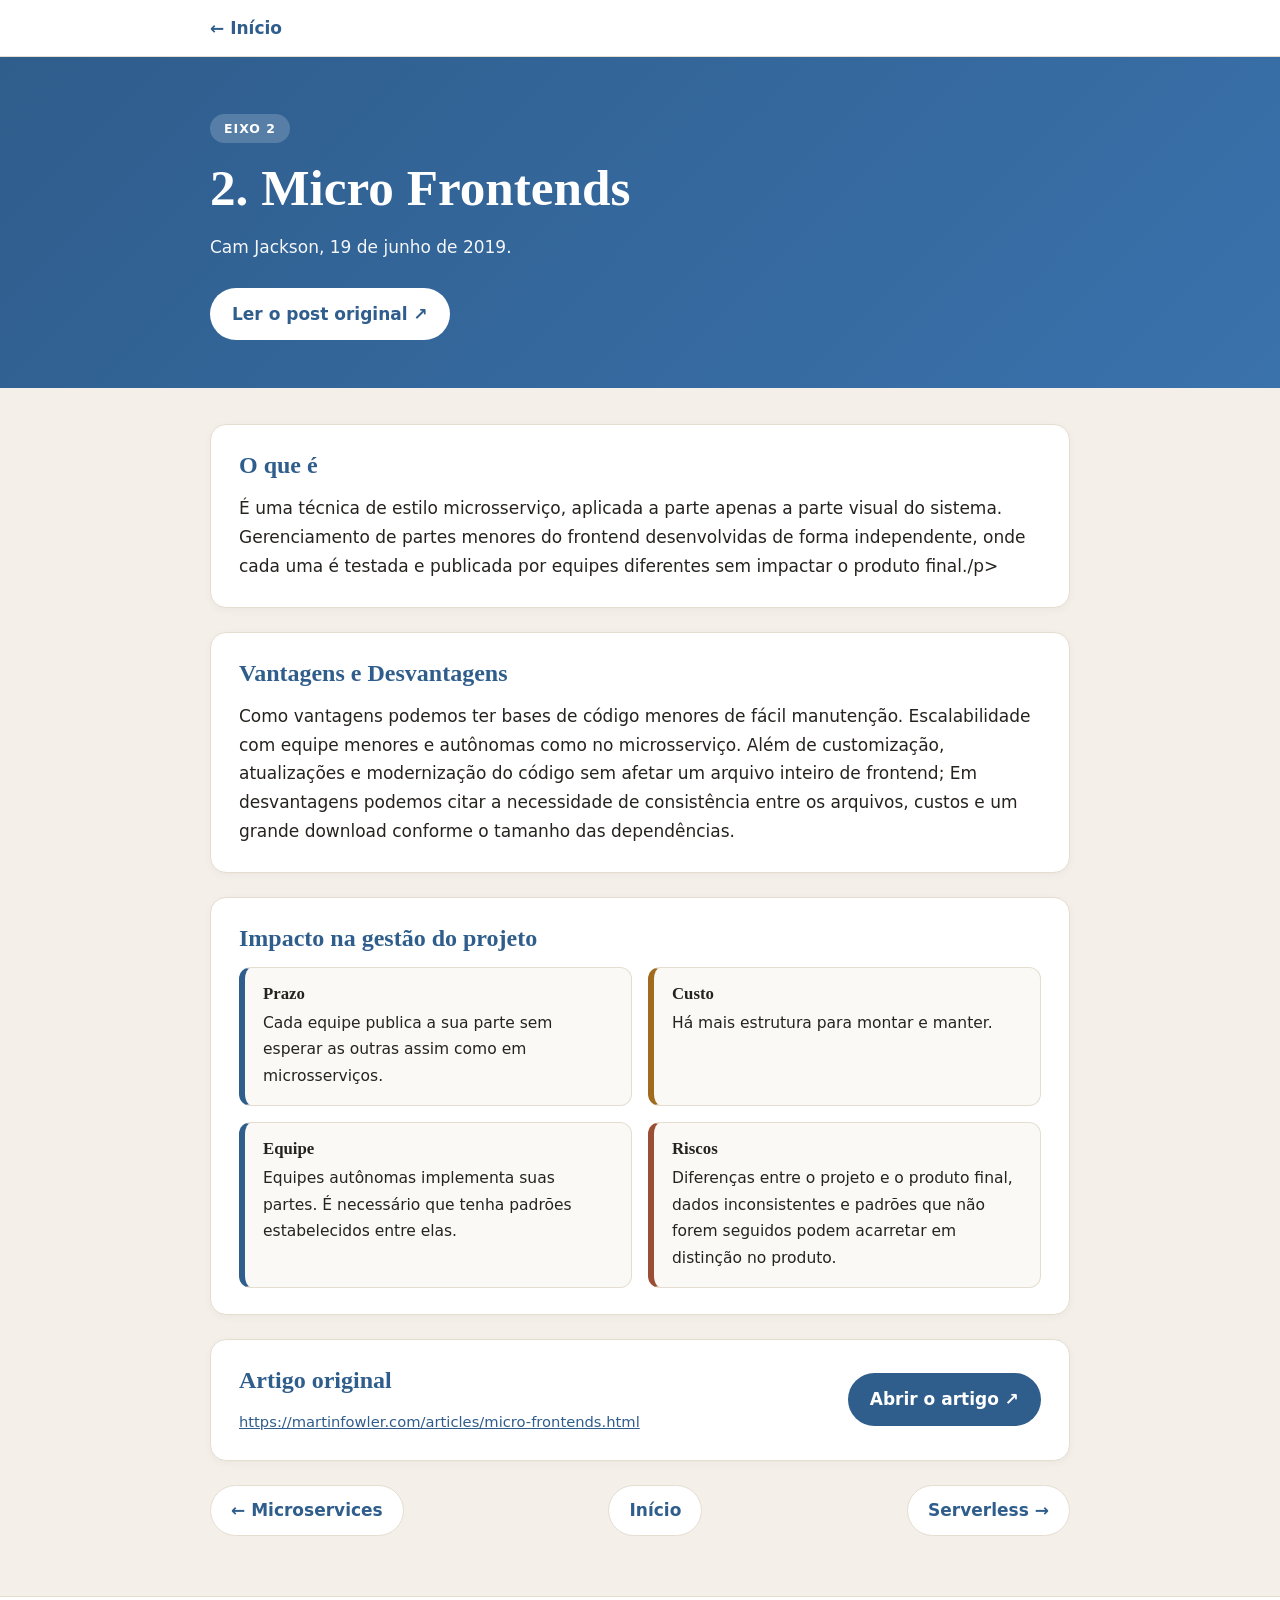
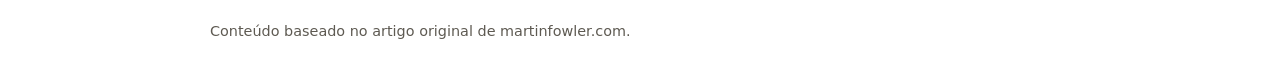
==== micro-frontends.html @ 1b3803d6 "Site gestão" ====
<!doctype html>
<html lang="pt-BR">
<head>
  <meta charset="utf-8">
  <meta name="viewport" content="width=device-width, initial-scale=1">
  <title>Micro Frontends | Guia Web de Arquitetura de Software</title>
  <link rel="stylesheet" href="css/style.css">
</head>
<body class="p-2">
  <header class="topbar"><div class="wrap"><a href="index.html">← Início</a></div></header>

  <section class="hero"><div class="wrap">
    <span class="kicker">Eixo 2</span>
    <h1>2. Micro Frontends</h1>
    <p>Cam Jackson, 19 de junho de 2019.</p>
    <a class="btn" href="https://martinfowler.com/articles/micro-frontends.html" target="_blank" rel="noopener noreferrer">Ler o post original ↗</a>
  </div></section>

  <main><div class="wrap">
    <section class="card">
      <h2>O que é</h2>
      <p>É uma técnica de estilo microsserviço, aplicada a parte apenas a parte visual do sistema. Gerenciamento de partes menores do frontend desenvolvidas de forma independente, onde cada uma é testada e publicada por equipes diferentes sem impactar o produto final./p>
    </section>

    <section class="card">
      <h2>Vantagens e Desvantagens</h2>
      <p>Como vantagens podemos ter bases de código menores de fácil manutenção. Escalabilidade com equipe menores e autônomas como no microsserviço. Além de customização, atualizações e modernização do código sem afetar um arquivo inteiro de frontend; Em desvantagens podemos citar a necessidade de consistência entre os arquivos, custos e um grande download conforme o tamanho das dependências.</p>
    </section>

    <section class="card">
      <h2>Impacto na gestão do projeto</h2>
      <div class="impact">
        <article><h3>Prazo</h3><p>Cada equipe publica a sua parte sem esperar as outras assim como em microsserviços.</p></article>
        <article><h3>Custo</h3><p>Há mais estrutura para montar e manter.</p></article>
        <article><h3>Equipe</h3><p>Equipes autônomas implementa suas partes. É necessário que tenha padrões estabelecidos entre elas.</p></article>
        <article><h3>Riscos</h3><p>Diferenças entre o projeto e o produto final, dados inconsistentes e padrões que não forem seguidos podem acarretar em distinção no produto.</p></article>
      </div>
    </section>

    <section class="card source">
      <div>
        <h2>Artigo original</h2>
        <div class="url"><a href="https://martinfowler.com/articles/micro-frontends.html" target="_blank" rel="noopener noreferrer">https://martinfowler.com/articles/micro-frontends.html</a></div>
      </div>
      <a class="btn" href="https://martinfowler.com/articles/micro-frontends.html" target="_blank" rel="noopener noreferrer">Abrir o artigo ↗</a>
    </section>

    <nav class="pager"><a href="microservices.html">← Microservices</a><a href="index.html">Início</a><a href="serverless.html">Serverless →</a></nav>
  </div></main>

  <footer><div class="wrap">Conteúdo baseado no artigo original de martinfowler.com.</div></footer>
</body>
</html>
---- css/style.css ----
:root{
  --bg:#f4f0e9; --card:#ffffff; --ink:#26231f; --muted:#5e5a52; --line:#e4ddd0;
  --accent:#3d5a47; --accent2:#4b7358;
}
*{box-sizing:border-box}
html{scroll-behavior:smooth}
body{margin:0;background:var(--bg);color:var(--ink);font:17px/1.7 "Segoe UI",system-ui,-apple-system,Roboto,sans-serif}
.wrap{max-width:900px;margin:0 auto;padding:0 20px}
a{color:var(--accent)}
h1,h2,h3{font-family:Georgia,"Times New Roman",serif;line-height:1.2;margin:0}

.topbar{background:#fff;border-bottom:1px solid var(--line);position:sticky;top:0;z-index:5}
.topbar .wrap{display:flex;align-items:center;height:56px}
.topbar a,.topbar span{font-weight:600;color:var(--accent);text-decoration:none}

.hero{background:linear-gradient(135deg,var(--accent),var(--accent2));color:#fff;padding:56px 0 48px}
.hero h1{font-size:clamp(2rem,6vw,3.2rem);margin:14px 0}
.hero p{margin:0 0 8px;max-width:640px;opacity:.95}
.kicker{display:inline-block;background:rgba(255,255,255,.18);padding:4px 14px;border-radius:99px;font-size:.78rem;font-weight:700;letter-spacing:.08em;text-transform:uppercase}
.btn{display:inline-block;margin-top:18px;background:#fff;color:var(--accent);padding:12px 22px;border-radius:99px;font-weight:700;text-decoration:none}
.btn:hover{transform:translateY(-2px);box-shadow:0 6px 16px rgba(0,0,0,.18)}

main{padding:36px 0 60px}
.card{background:var(--card);border:1px solid var(--line);border-radius:16px;padding:26px 28px;margin-bottom:24px;box-shadow:0 2px 8px rgba(0,0,0,.04)}
.card h2{color:var(--accent);font-size:1.5rem;margin-bottom:14px}
.card p{margin:0 0 14px}
.card p:last-child{margin-bottom:0}

.impact{display:grid;grid-template-columns:1fr 1fr;gap:16px}
.impact article{border:1px solid var(--line);border-left:6px solid var(--accent);border-radius:12px;padding:16px 18px;background:#fbf9f5}
.impact article:nth-child(2){border-left-color:#a06a1f}
.impact article:nth-child(3){border-left-color:#2f5d8c}
.impact article:nth-child(4){border-left-color:#9a4f34}
.impact h3{font-size:1.05rem;margin-bottom:6px}
.impact p{margin:0;font-size:.97rem}

.team{list-style:none;margin:0;padding:0;display:grid;grid-template-columns:1fr 1fr;gap:12px}
.team li{background:#fbf9f5;border:1px solid var(--line);border-radius:10px;padding:12px 16px;font-weight:600}

.cards{display:grid;grid-template-columns:repeat(3,1fr);gap:18px}
.post-card{display:block;background:#fff;border:1px solid var(--line);border-radius:16px;overflow:hidden;text-decoration:none;color:inherit;transition:.2s}
.post-card:hover{transform:translateY(-4px);box-shadow:0 10px 24px rgba(0,0,0,.12)}
.post-card .top{padding:18px 20px;color:#fff;display:flex;align-items:center;gap:12px}
.post-card .big{font:2.2rem Georgia,serif}
.post-card .axis{font-size:.72rem;font-weight:700;letter-spacing:.08em;text-transform:uppercase}
.post-card .body{padding:18px 20px}
.post-card h3{font-size:1.2rem;margin-bottom:8px}
.post-card p{margin:0 0 12px;color:var(--muted);font-size:.95rem;line-height:1.5}
.post-card .go{font-weight:700;color:var(--accent)}
.p1 .top{background:linear-gradient(135deg,#2f4a39,#4b7358)}
.p2 .top{background:linear-gradient(135deg,#244a73,#3a72ac)}
.p3 .top{background:linear-gradient(135deg,#8a4129,#b5673f)}

.source{display:flex;justify-content:space-between;align-items:center;gap:18px;flex-wrap:wrap}
.source .btn{margin:0;background:var(--accent);color:#fff}
.url{word-break:break-all;font-size:.92rem;color:var(--muted)}
.note{font-size:.9rem;color:var(--muted)}
.pager{display:flex;justify-content:space-between;gap:12px;margin-top:8px}
.pager a{background:#fff;border:1px solid var(--line);border-radius:99px;padding:10px 20px;text-decoration:none;font-weight:600}
footer{border-top:1px solid var(--line);background:#fff;padding:22px 0;color:var(--muted);font-size:.9rem}

body.p-1{--accent:#3d5a47;--accent2:#4b7358}
body.p-2{--accent:#2f5d8c;--accent2:#3a72ac}
body.p-3{--accent:#9a4f34;--accent2:#b5673f}

@media (max-width:760px){
  .cards,.impact,.team{grid-template-columns:1fr}
  .card{padding:20px}
}
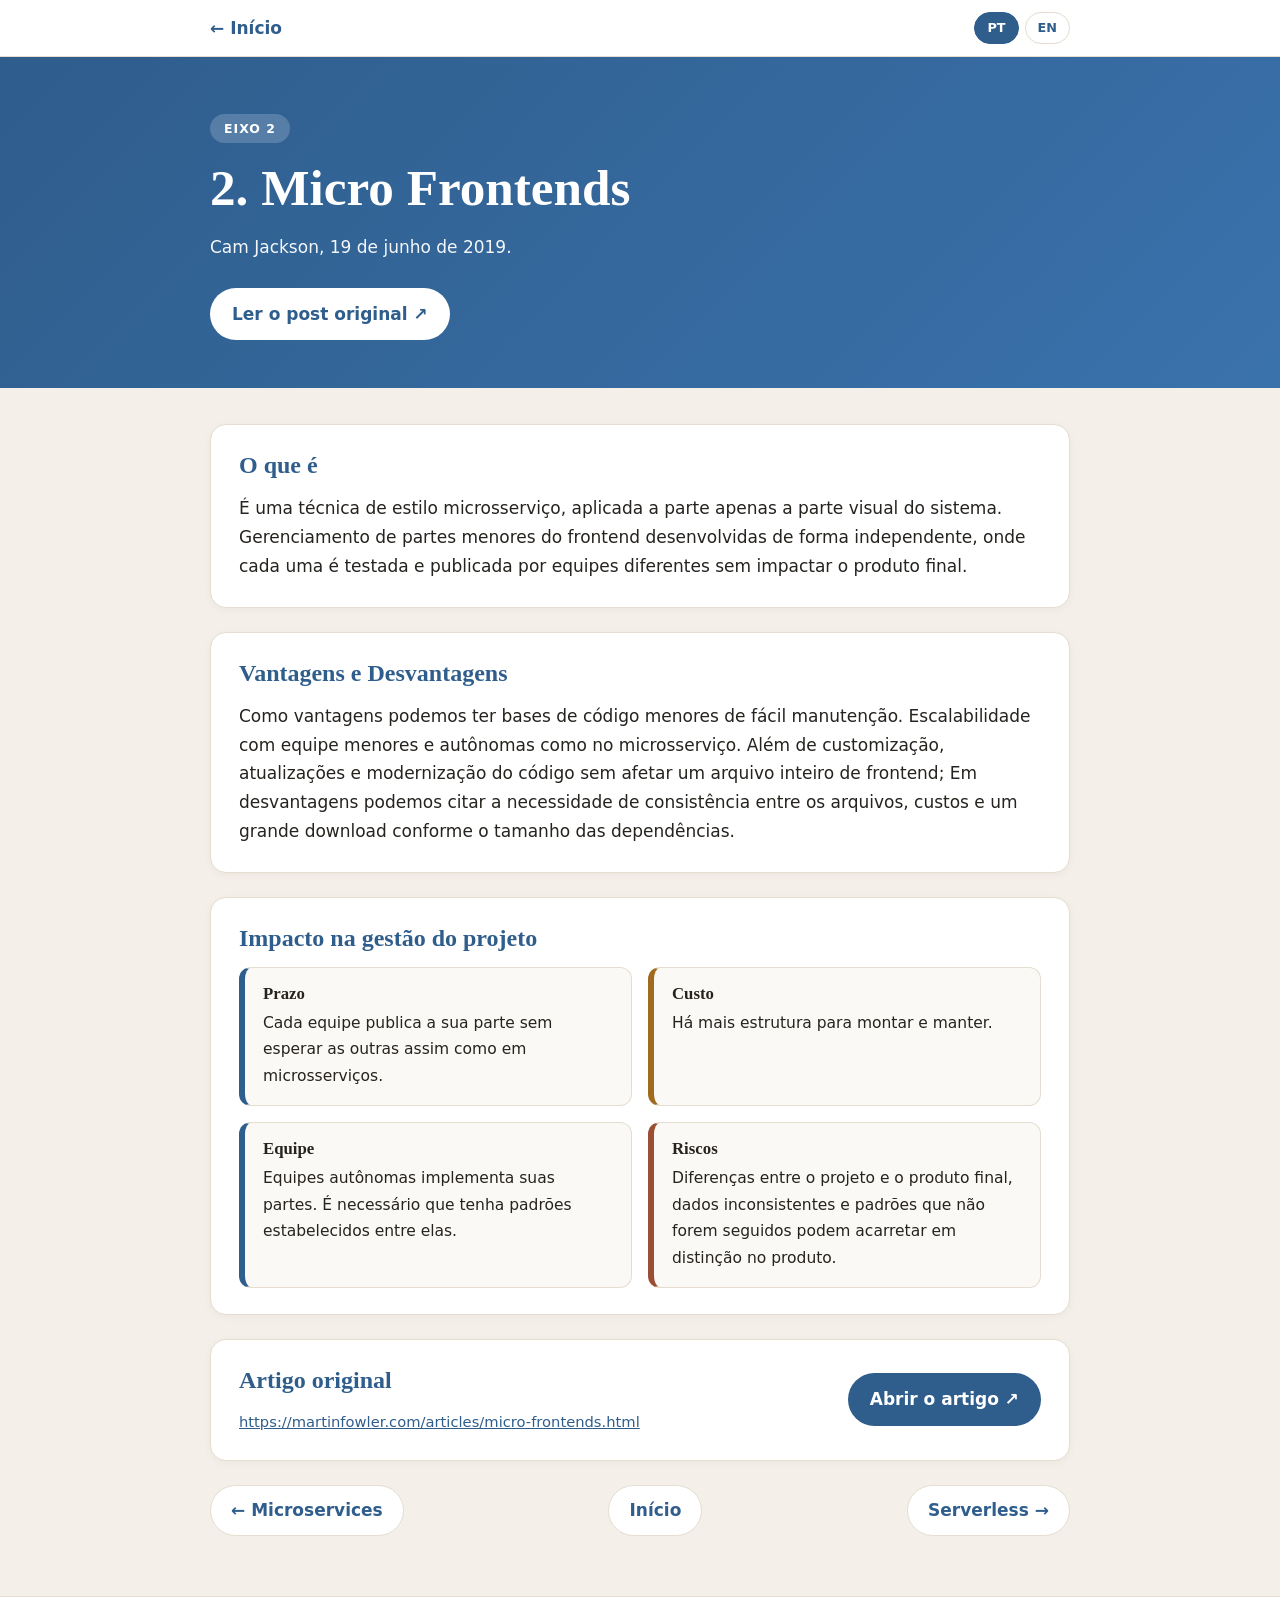
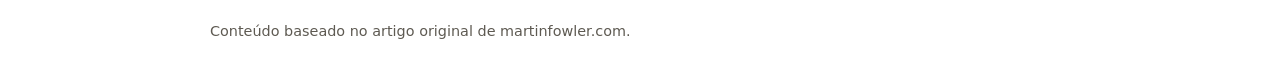
==== commit e280effe: "adding javascript to translate page" ====
--- a/micro-frontends.html
+++ b/micro-frontends.html
@@ -1,53 +1,57 @@
 <!doctype html>
-<html lang="pt-BR">
+<html lang="pt-BR" data-lang="pt">
 <head>
   <meta charset="utf-8">
   <meta name="viewport" content="width=device-width, initial-scale=1">
-  <title>Micro Frontends | Guia Web de Arquitetura de Software</title>
+  <title data-en="Micro Frontends | Web Guide to Software Architecture">Micro Frontends | Guia Web de Arquitetura de Software</title>
   <link rel="stylesheet" href="css/style.css">
+  <script src="js/main.js"></script>
 </head>
 <body class="p-2">
-  <header class="topbar"><div class="wrap"><a href="index.html">← Início</a></div></header>
+  <header class="topbar"><div class="wrap">
+    <a href="index.html"><span data-l="pt">← Início</span><span data-l="en">← Home</span></a>
+    <div class="lang" role="group" aria-label="Idioma / Language"><button type="button" data-set-lang="pt">PT</button><button type="button" data-set-lang="en">EN</button></div>
+  </div></header>
 
   <section class="hero"><div class="wrap">
-    <span class="kicker">Eixo 2</span>
+    <span class="kicker"><span data-l="pt">Eixo 2</span><span data-l="en">Axis 2</span></span>
     <h1>2. Micro Frontends</h1>
-    <p>Cam Jackson, 19 de junho de 2019.</p>
-    <a class="btn" href="https://martinfowler.com/articles/micro-frontends.html" target="_blank" rel="noopener noreferrer">Ler o post original ↗</a>
+    <p><span data-l="pt">Cam Jackson, 19 de junho de 2019.</span><span data-l="en">Cam Jackson, June 19, 2019.</span></p>
+    <a class="btn" href="https://martinfowler.com/articles/micro-frontends.html" target="_blank" rel="noopener noreferrer"><span data-l="pt">Ler o post original ↗</span><span data-l="en">Read the original post ↗</span></a>
   </div></section>
 
   <main><div class="wrap">
     <section class="card">
-      <h2>O que é</h2>
-      <p>É uma técnica de estilo microsserviço, aplicada a parte apenas a parte visual do sistema. Gerenciamento de partes menores do frontend desenvolvidas de forma independente, onde cada uma é testada e publicada por equipes diferentes sem impactar o produto final./p>
+      <h2><span data-l="pt">O que é</span><span data-l="en">What it is</span></h2>
+      <p><span data-l="pt">É uma técnica de estilo microsserviço, aplicada a parte apenas a parte visual do sistema. Gerenciamento de partes menores do frontend desenvolvidas de forma independente, onde cada uma é testada e publicada por equipes diferentes sem impactar o produto final.</span><span data-l="en">It is a microservice-style technique applied only to the visual part of the system. It means managing smaller pieces of the frontend that are developed independently, where each one is tested and released by different teams without affecting the final product.</span></p>
     </section>
 
     <section class="card">
-      <h2>Vantagens e Desvantagens</h2>
-      <p>Como vantagens podemos ter bases de código menores de fácil manutenção. Escalabilidade com equipe menores e autônomas como no microsserviço. Além de customização, atualizações e modernização do código sem afetar um arquivo inteiro de frontend; Em desvantagens podemos citar a necessidade de consistência entre os arquivos, custos e um grande download conforme o tamanho das dependências.</p>
+      <h2><span data-l="pt">Vantagens e Desvantagens</span><span data-l="en">Advantages and Disadvantages</span></h2>
+      <p><span data-l="pt">Como vantagens podemos ter bases de código menores de fácil manutenção. Escalabilidade com equipe menores e autônomas como no microsserviço. Além de customização, atualizações e modernização do código sem afetar um arquivo inteiro de frontend; Em desvantagens podemos citar a necessidade de consistência entre os arquivos, custos e um grande download conforme o tamanho das dependências.</span><span data-l="en">Advantages include smaller codebases that are easy to maintain, and scalability with smaller, autonomous teams, as with microservices. It also allows customization, updates and modernization of the code without affecting an entire frontend file. Disadvantages include the need for consistency across the pieces, costs, and large downloads depending on the size of the dependencies.</span></p>
     </section>
 
     <section class="card">
-      <h2>Impacto na gestão do projeto</h2>
+      <h2><span data-l="pt">Impacto na gestão do projeto</span><span data-l="en">Impact on project management</span></h2>
       <div class="impact">
-        <article><h3>Prazo</h3><p>Cada equipe publica a sua parte sem esperar as outras assim como em microsserviços.</p></article>
-        <article><h3>Custo</h3><p>Há mais estrutura para montar e manter.</p></article>
-        <article><h3>Equipe</h3><p>Equipes autônomas implementa suas partes. É necessário que tenha padrões estabelecidos entre elas.</p></article>
-        <article><h3>Riscos</h3><p>Diferenças entre o projeto e o produto final, dados inconsistentes e padrões que não forem seguidos podem acarretar em distinção no produto.</p></article>
+        <article><h3><span data-l="pt">Prazo</span><span data-l="en">Schedule</span></h3><p><span data-l="pt">Cada equipe publica a sua parte sem esperar as outras assim como em microsserviços.</span><span data-l="en">Each team releases its own part without waiting for the others, just like with microservices.</span></p></article>
+        <article><h3><span data-l="pt">Custo</span><span data-l="en">Cost</span></h3><p><span data-l="pt">Há mais estrutura para montar e manter.</span><span data-l="en">There is more infrastructure to set up and maintain.</span></p></article>
+        <article><h3><span data-l="pt">Equipe</span><span data-l="en">Team</span></h3><p><span data-l="pt">Equipes autônomas implementa suas partes. É necessário que tenha padrões estabelecidos entre elas.</span><span data-l="en">Autonomous teams implement their own parts. Standards shared between the teams are required.</span></p></article>
+        <article><h3><span data-l="pt">Riscos</span><span data-l="en">Risks</span></h3><p><span data-l="pt">Diferenças entre o projeto e o produto final, dados inconsistentes e padrões que não forem seguidos podem acarretar em distinção no produto.</span><span data-l="en">Differences between the design and the final product, inconsistent data, and standards that are not followed can lead to inconsistencies in the product.</span></p></article>
       </div>
     </section>
 
     <section class="card source">
       <div>
-        <h2>Artigo original</h2>
+        <h2><span data-l="pt">Artigo original</span><span data-l="en">Original article</span></h2>
         <div class="url"><a href="https://martinfowler.com/articles/micro-frontends.html" target="_blank" rel="noopener noreferrer">https://martinfowler.com/articles/micro-frontends.html</a></div>
       </div>
-      <a class="btn" href="https://martinfowler.com/articles/micro-frontends.html" target="_blank" rel="noopener noreferrer">Abrir o artigo ↗</a>
+      <a class="btn" href="https://martinfowler.com/articles/micro-frontends.html" target="_blank" rel="noopener noreferrer"><span data-l="pt">Abrir o artigo ↗</span><span data-l="en">Open the article ↗</span></a>
     </section>
 
-    <nav class="pager"><a href="microservices.html">← Microservices</a><a href="index.html">Início</a><a href="serverless.html">Serverless →</a></nav>
+    <nav class="pager"><a href="microservices.html">← Microservices</a><a href="index.html"><span data-l="pt">Início</span><span data-l="en">Home</span></a><a href="serverless.html">Serverless →</a></nav>
   </div></main>
 
-  <footer><div class="wrap">Conteúdo baseado no artigo original de martinfowler.com.</div></footer>
+  <footer><div class="wrap"><span data-l="pt">Conteúdo baseado no artigo original de martinfowler.com.</span><span data-l="en">Content based on the original article from martinfowler.com.</span></div></footer>
 </body>
-</html>+</html>
--- a/css/style.css
+++ b/css/style.css
@@ -66,4 +66,8 @@
 @media (max-width:760px){
   .cards,.impact,.team{grid-template-columns:1fr}
   .card{padding:20px}
-}+}
+.lang{margin-left:auto;display:flex;gap:6px}
+.lang button{font:inherit;font-size:.8rem;font-weight:700;background:#fff;color:var(--accent);border:1px solid var(--line);border-radius:99px;padding:4px 12px;cursor:pointer}
+.lang button[aria-pressed="true"]{background:var(--accent);border-color:var(--accent);color:#fff}
+html[data-lang="pt"] [data-l="en"],html[data-lang="en"] [data-l="pt"]{display:none}
